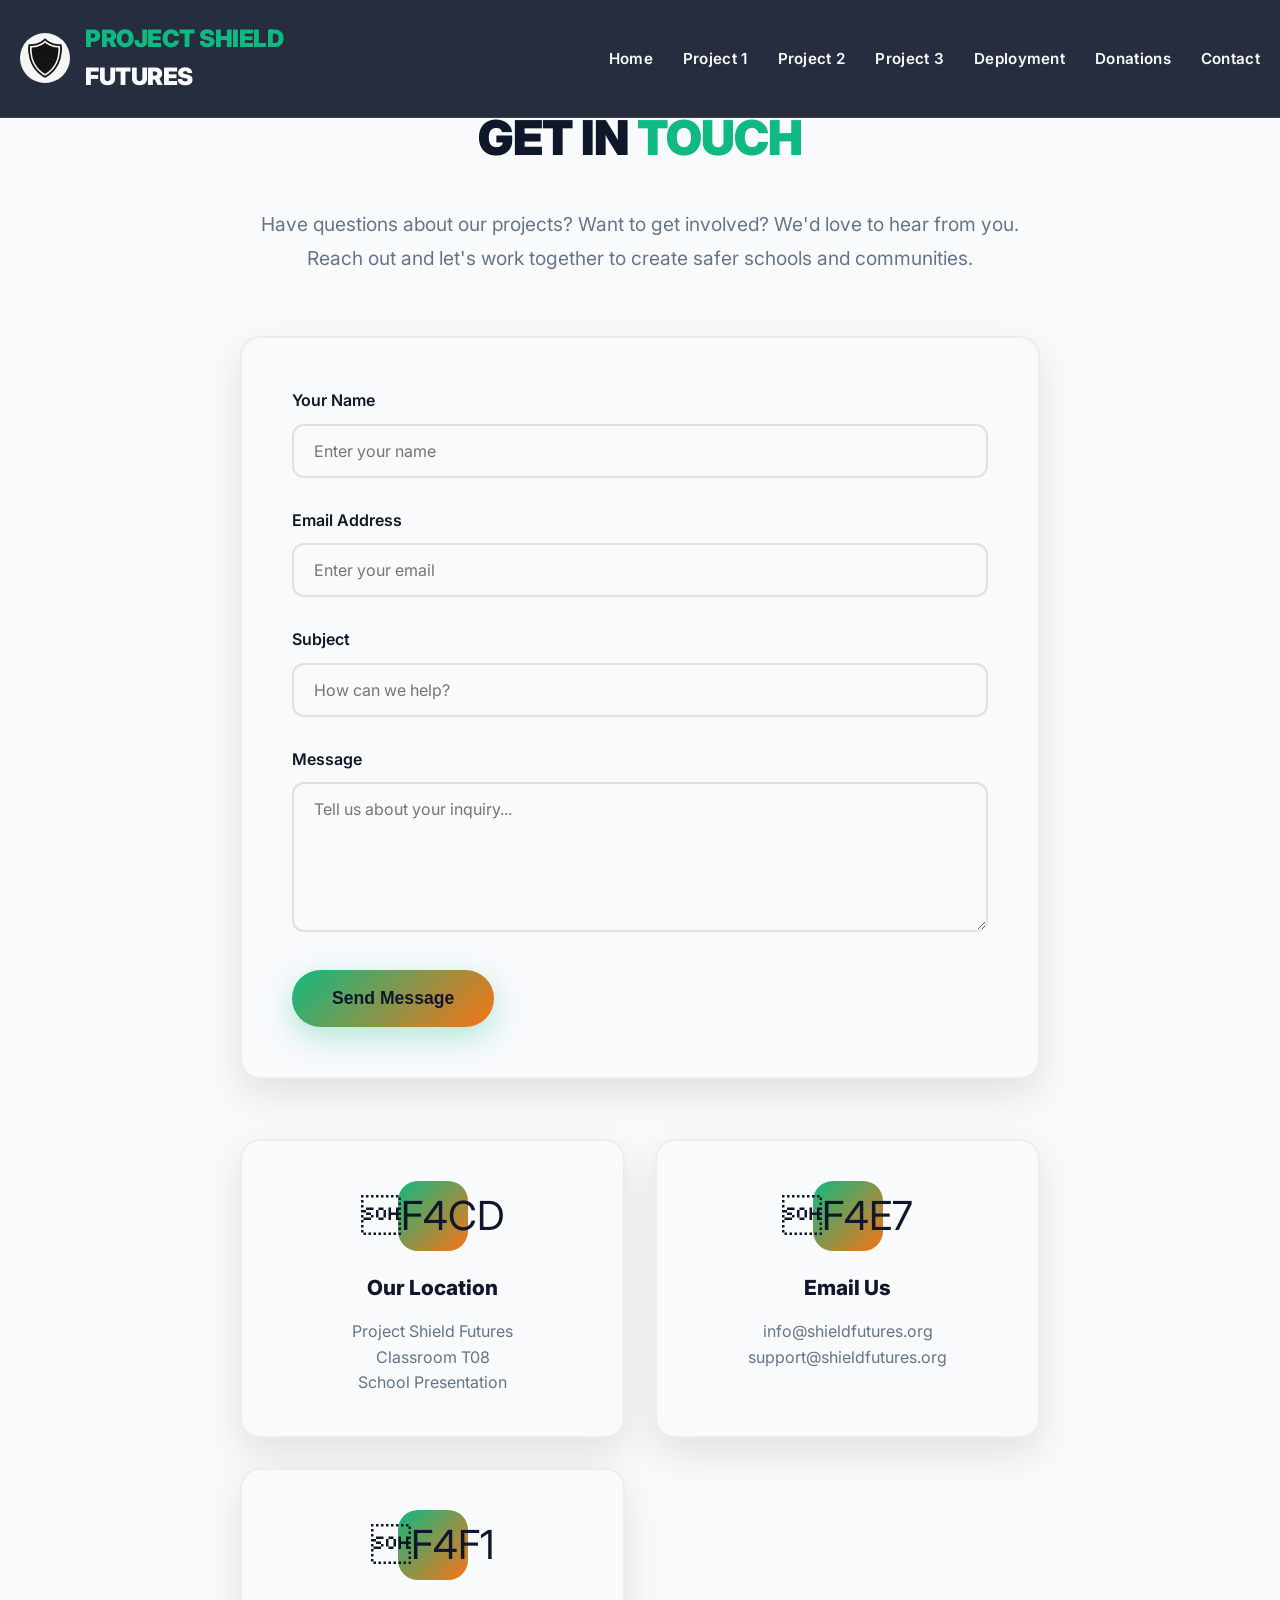
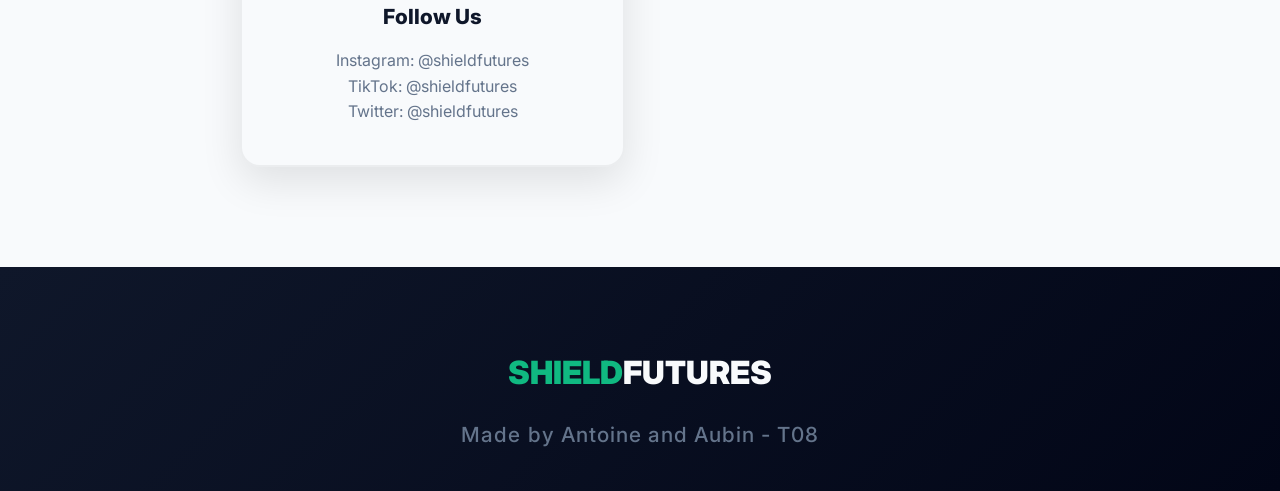
==== contact.html @ a99aa04d "Split sections into separate pages and add Donations & Contact pages - Each project section now has " ====
<!DOCTYPE html>
<html lang="en">
<head>
    <meta charset="UTF-8">
    <meta name="viewport" content="width=device-width, initial-scale=1.0">
    <title>Contact Us | Project Shield Futures</title>
    <link rel="icon" type="image/png" href="logo.png">
    <link rel="preconnect" href="https://fonts.googleapis.com">
    <link rel="preconnect" href="https://fonts.gstatic.com" crossorigin>
    <link href="https://fonts.googleapis.com/css2?family=Inter:wght@300;400;500;600;700;800;900&display=swap" rel="stylesheet">
    <link rel="stylesheet" href="css/styles.css">
</head>
<body>
    <!-- HEADER -->
    <header class="header">
        <div class="header-content">
            <a href="index.html" class="logo">
                <img src="logo.png" alt="Shield Futures Logo">
                <span class="logo-text"><span class="highlight">PROJECT SHIELD</span><br>FUTURES</span>
            </a>
            <nav>
                <ul class="nav-menu">
                    <li><a href="index.html">Home</a></li>
                    <li><a href="project1.html">Project 1</a></li>
                    <li><a href="project2.html">Project 2</a></li>
                    <li><a href="project3.html">Project 3</a></li>
                    <li><a href="deployment.html">Deployment</a></li>
                    <li><a href="donations.html">Donations</a></li>
                    <li><a href="contact.html">Contact</a></li>
                </ul>
                <div class="hamburger">
                    <span></span>
                    <span></span>
                    <span></span>
                </div>
            </nav>
        </div>
    </header>

    <!-- MOBILE MENU -->
    <div class="mobile-menu">
        <button class="mobile-menu-close">&times;</button>
        <a href="index.html">Home</a>
        <a href="project1.html">Project 1</a>
        <a href="project2.html">Project 2</a>
        <a href="project3.html">Project 3</a>
        <a href="deployment.html">Deployment</a>
        <a href="donations.html">Donations</a>
        <a href="contact.html">Contact</a>
    </div>

    <!-- CONTACT SECTION -->
    <section class="contact-section">
        <div class="container">
            <div class="contact-content">
                <h1 class="contact-title">GET IN <span class="highlight">TOUCH</span></h1>
                <p class="contact-intro">
                    Have questions about our projects? Want to get involved? 
                    We'd love to hear from you. Reach out and let's work together 
                    to create safer schools and communities.
                </p>

                <form class="contact-form animate-fade-in-up delay-1">
                    <div class="form-group">
                        <label for="name">Your Name</label>
                        <input type="text" id="name" name="name" placeholder="Enter your name" required>
                    </div>
                    <div class="form-group">
                        <label for="email">Email Address</label>
                        <input type="email" id="email" name="email" placeholder="Enter your email" required>
                    </div>
                    <div class="form-group">
                        <label for="subject">Subject</label>
                        <input type="text" id="subject" name="subject" placeholder="How can we help?" required>
                    </div>
                    <div class="form-group">
                        <label for="message">Message</label>
                        <textarea id="message" name="message" placeholder="Tell us about your inquiry..." required></textarea>
                    </div>
                    <button type="submit" class="submit-btn">Send Message</button>
                </form>

                <div class="contact-info">
                    <div class="info-card animate-fade-in-up delay-2">
                        <div class="info-card-icon">F4CD</div>
                        <h3>Our Location</h3>
                        <p>Project Shield Futures<br>Classroom T08<br>School Presentation</p>
                    </div>
                    <div class="info-card animate-fade-in-up delay-3">
                        <div class="info-card-icon">F4E7</div>
                        <h3>Email Us</h3>
                        <p>info@shieldfutures.org<br>support@shieldfutures.org</p>
                    </div>
                    <div class="info-card animate-fade-in-up delay-4">
                        <div class="info-card-icon">F4F1</div>
                        <h3>Follow Us</h3>
                        <p>Instagram: @shieldfutures<br>TikTok: @shieldfutures<br>Twitter: @shieldfutures</p>
                    </div>
                </div>
            </div>
        </div>
    </section>

    <!-- FOOTER -->
    <footer class="footer">
        <div class="container">
            <div class="footer-logo">SHIELD<span>FUTURES</span></div>
            <div class="footer-message">Made by Antoine and Aubin - T08</div>
        </div>
    </footer>

    <script src="js/script.js"></script>
</body>
</html>
---- css/styles.css ----
/* ===== CSS VARIABLES ===== */
:root {
    --bg-dark: #0F172A;
    --bg-light: #F8FAFC;
    --primary: #10B981;
    --accent: #F97316;
    --text-dark: #0F172A;
    --text-light: #F8FAFC;
    --text-muted: #64748B;
    --font-family: 'Inter', -apple-system, BlinkMacSystemFont, 'Segoe UI', Roboto, sans-serif;
}

/* ===== RESET & BASE ===== */
* {
    margin: 0;
    padding: 0;
    box-sizing: border-box;
}

html {
    scroll-behavior: smooth;
}

body {
    font-family: var(--font-family);
    background-color: var(--bg-dark);
    color: var(--text-light);
    line-height: 1.6;
    overflow-x: hidden;
}

.container {
    max-width: 1400px;
    margin: 0 auto;
    padding: 0 20px;
}

/* ===== HEADER ===== */
.header {
    position: fixed;
    top: 0;
    left: 0;
    right: 0;
    z-index: 1000;
    padding: 20px 0;
    background: rgba(15, 23, 42, 0.9);
    backdrop-filter: blur(10px);
    border-bottom: 1px solid rgba(255, 255, 255, 0.1);
}

.header-content {
    display: flex;
    justify-content: space-between;
    align-items: center;
    max-width: 1400px;
    margin: 0 auto;
    padding: 0 20px;
}

.logo {
    display: flex;
    align-items: center;
    gap: 15px;
    text-decoration: none;
    color: var(--text-light);
}

.logo img {
    width: 50px;
    height: 50px;
    border-radius: 50%;
    object-fit: cover;
}

.logo-text {
    font-size: 1.5rem;
    font-weight: 900;
    letter-spacing: -0.02em;
}

.logo-text .highlight {
    color: var(--primary);
}

.nav-menu {
    display: flex;
    gap: 30px;
    list-style: none;
}

.nav-menu a {
    text-decoration: none;
    color: var(--text-light);
    font-weight: 600;
    font-size: 0.95rem;
    letter-spacing: 0.02em;
    transition: color 0.3s ease;
    position: relative;
    padding: 5px 0;
}

.nav-menu a:hover {
    color: var(--primary);
}

.nav-menu a::after {
    content: '';
    position: absolute;
    bottom: 0;
    left: 0;
    width: 0;
    height: 2px;
    background: var(--primary);
    transition: width 0.3s ease;
}

.nav-menu a:hover::after {
    width: 100%;
}

.hamburger {
    display: none;
    flex-direction: column;
    gap: 5px;
    cursor: pointer;
    padding: 10px;
}

.hamburger span {
    width: 25px;
    height: 2px;
    background: var(--text-light);
    transition: all 0.3s ease;
}

/* ===== UTILITY CLASSES ===== */
.section {
    padding: 100px 0;
    min-height: 100vh;
    display: flex;
    align-items: center;
    position: relative;
}

.section-title {
    font-size: 3rem;
    font-weight: 900;
    text-align: center;
    margin-bottom: 60px;
    color: var(--text-light);
    letter-spacing: -0.02em;
}

.section-title .highlight {
    color: var(--primary);
}

.section-subtitle {
    font-size: 1.5rem;
    font-weight: 600;
    color: var(--text-muted);
    text-align: center;
    margin-bottom: 40px;
    letter-spacing: 0.05em;
}

.section-number {
    display: inline-block;
    padding: 8px 20px;
    background: linear-gradient(135deg, var(--primary), var(--accent));
    border-radius: 25px;
    font-size: 1.2rem;
    font-weight: 800;
    color: var(--bg-dark);
    margin-right: 15px;
}

/* ===== HERO SECTION ===== */
.hero {
    padding: 120px 0;
    position: relative;
    overflow: hidden;
}

.hero::before {
    content: '';
    position: absolute;
    top: 0;
    left: 0;
    right: 0;
    bottom: 0;
    background: 
        radial-gradient(ellipse at 20% 50%, rgba(16, 185, 129, 0.15) 0%, transparent 50%),
        radial-gradient(ellipse at 80% 50%, rgba(249, 115, 22, 0.15) 0%, transparent 50%);
    pointer-events: none;
}

.hero-content {
    text-align: center;
    position: relative;
    z-index: 1;
}

.hero h1 {
    font-size: 4.5rem;
    font-weight: 900;
    line-height: 1.1;
    margin-bottom: 30px;
    color: var(--text-light);
    letter-spacing: -0.02em;
}

.hero h1 .highlight {
    color: var(--primary);
}

.hero h2 {
    font-size: 1.8rem;
    font-weight: 600;
    color: var(--text-muted);
    margin-bottom: 20px;
    letter-spacing: 0.02em;
}

.hero-location {
    font-size: 1.3rem;
    color: var(--primary);
    font-weight: 500;
    margin-bottom: 50px;
}

.shield-icon {
    width: 120px;
    height: 120px;
    border-radius: 50%;
    display: flex;
    align-items: center;
    justify-content: center;
    margin: 0 auto 40px;
    box-shadow: 0 20px 60px rgba(16, 185, 129, 0.3);
    overflow: hidden;
}

.shield-icon img {
    width: 100%;
    height: 100%;
    object-fit: cover;
}

/* ===== PROJECT SECTIONS ===== */
.project-section {
    background-color: var(--bg-light);
    color: var(--text-dark);
}

.project-section .section-title {
    color: var(--text-dark);
}

.project-section .section-subtitle {
    color: var(--text-muted);
}

.bento-grid {
    display: grid;
    grid-template-columns: repeat(3, 1fr);
    gap: 30px;
    margin-top: 40px;
}

@media (max-width: 1024px) {
    .bento-grid {
        grid-template-columns: repeat(2, 1fr);
    }
}

@media (max-width: 768px) {
    .bento-grid {
        grid-template-columns: 1fr;
    }
}

.bento-card {
    background: var(--text-light);
    border-radius: 20px;
    padding: 40px;
    box-shadow: 0 15px 40px rgba(0, 0, 0, 0.1);
    transition: all 0.4s cubic-bezier(0.175, 0.885, 0.32, 1.275);
    border: 2px solid rgba(0, 0, 0, 0.05);
    position: relative;
    overflow: hidden;
    min-height: 320px;
}

.bento-card::before {
    content: '';
    position: absolute;
    top: 0;
    left: 0;
    right: 0;
    height: 5px;
    background: linear-gradient(90deg, var(--primary), var(--accent));
}

.bento-card:hover {
    transform: translateY(-15px) scale(1.02);
    box-shadow: 0 25px 60px rgba(0, 0, 0, 0.2);
    border-color: var(--primary);
}

.bento-card-icon {
    width: 70px;
    height: 70px;
    background: linear-gradient(135deg, rgba(16, 185, 129, 0.2), rgba(249, 115, 22, 0.2));
    border-radius: 16px;
    display: flex;
    align-items: center;
    justify-content: center;
    margin-bottom: 25px;
    font-size: 2.5rem;
    border: 2px solid var(--primary);
}

.bento-card h3 {
    font-size: 1.5rem;
    font-weight: 800;
    margin-bottom: 20px;
    color: var(--text-dark);
    letter-spacing: -0.01em;
}

.bento-card .keywords {
    display: flex;
    flex-wrap: wrap;
    gap: 10px;
}

.keyword-tag {
    padding: 8px 18px;
    background: rgba(16, 185, 129, 0.1);
    border: 1px solid var(--primary);
    border-radius: 20px;
    font-size: 0.9rem;
    font-weight: 600;
    color: var(--primary);
}

/* ===== DEPLOYMENT SECTION ===== */
#deployment {
    background: linear-gradient(135deg, var(--bg-dark) 0%, #1E293B 100%);
}

.deployment-grid {
    display: grid;
    grid-template-columns: repeat(3, 1fr);
    gap: 30px;
    margin-top: 50px;
}

@media (max-width: 1024px) {
    .deployment-grid {
        grid-template-columns: 1fr;
    }
}

.deployment-card {
    background: rgba(255, 255, 255, 0.05);
    border: 2px solid rgba(255, 255, 255, 0.1);
    border-radius: 20px;
    padding: 40px;
    transition: all 0.4s cubic-bezier(0.175, 0.885, 0.32, 1.275);
    text-align: center;
    backdrop-filter: blur(10px);
}

.deployment-card:hover {
    transform: translateY(-10px);
    background: rgba(16, 185, 129, 0.1);
    border-color: var(--primary);
    box-shadow: 0 20px 40px rgba(16, 185, 129, 0.2);
}

.deployment-card-icon {
    width: 80px;
    height: 80px;
    background: linear-gradient(135deg, var(--primary), var(--accent));
    border-radius: 20px;
    display: flex;
    align-items: center;
    justify-content: center;
    margin: 0 auto 25px;
    font-size: 2.5rem;
    box-shadow: 0 10px 30px rgba(16, 185, 129, 0.3);
}

.deployment-card h3 {
    font-size: 1.4rem;
    font-weight: 800;
    margin-bottom: 15px;
    color: var(--text-light);
}

.deployment-card p {
    color: var(--text-muted);
    font-weight: 500;
    font-size: 0.95rem;
}

/* ===== DONATIONS PAGE ===== */
.donations-section {
    background-color: var(--bg-light);
    color: var(--text-dark);
    padding: 100px 0;
}

.donations-content {
    max-width: 800px;
    margin: 0 auto;
    text-align: center;
}

.donations-title {
    font-size: 3rem;
    font-weight: 900;
    color: var(--text-dark);
    margin-bottom: 30px;
    letter-spacing: -0.02em;
}

.donations-title .highlight {
    color: var(--primary);
}

.donations-intro {
    font-size: 1.2rem;
    color: var(--text-muted);
    margin-bottom: 60px;
    line-height: 1.8;
}

.donations-grid {
    display: grid;
    grid-template-columns: repeat(auto-fit, minmax(300px, 1fr));
    gap: 30px;
    margin-bottom: 60px;
}

.donation-card {
    background: var(--text-light);
    border-radius: 20px;
    padding: 40px;
    box-shadow: 0 15px 40px rgba(0, 0, 0, 0.1);
    border: 2px solid rgba(0, 0, 0, 0.05);
    text-align: center;
    transition: all 0.4s ease;
}

.donation-card:hover {
    transform: translateY(-10px);
    box-shadow: 0 20px 40px rgba(16, 185, 129, 0.2);
    border-color: var(--primary);
}

.donation-card-icon {
    width: 80px;
    height: 80px;
    background: linear-gradient(135deg, var(--primary), var(--accent));
    border-radius: 20px;
    display: flex;
    align-items: center;
    justify-content: center;
    margin: 0 auto 25px;
    font-size: 3rem;
}

.donation-card h3 {
    font-size: 1.5rem;
    font-weight: 800;
    color: var(--text-dark);
    margin-bottom: 15px;
}

.donation-card p {
    color: var(--text-muted);
    margin-bottom: 25px;
    line-height: 1.6;
}

.donation-amount {
    font-size: 2.5rem;
    font-weight: 900;
    color: var(--primary);
    margin-bottom: 10px;
}

.donation-progress {
    background: rgba(16, 185, 129, 0.2);
    border-radius: 15px;
    height: 10px;
    margin: 20px 0;
    overflow: hidden;
}

.donation-progress-fill {
    height: 100%;
    background: linear-gradient(90deg, var(--primary), var(--accent));
    border-radius: 15px;
    width: 75%;
    transition: width 1s ease;
}

.donation-stats {
    display: flex;
    justify-content: space-around;
    margin-top: 40px;
    flex-wrap: wrap;
    gap: 20px;
}

.stat-item {
    text-align: center;
}

.stat-number {
    font-size: 2rem;
    font-weight: 900;
    color: var(--primary);
    display: block;
}

.stat-label {
    font-size: 0.9rem;
    color: var(--text-muted);
    margin-top: 5px;
}

.donate-btn {
    display: inline-block;
    padding: 18px 40px;
    background: linear-gradient(135deg, var(--primary), var(--accent));
    color: var(--bg-dark);
    text-decoration: none;
    font-weight: 800;
    font-size: 1.1rem;
    border-radius: 30px;
    transition: all 0.3s ease;
    box-shadow: 0 10px 30px rgba(16, 185, 129, 0.3);
}

.donate-btn:hover {
    transform: translateY(-3px);
    box-shadow: 0 15px 40px rgba(16, 185, 129, 0.5);
}

/* ===== CONTACT PAGE ===== */
.contact-section {
    background-color: var(--bg-light);
    color: var(--text-dark);
    padding: 100px 0;
}

.contact-content {
    max-width: 800px;
    margin: 0 auto;
}

.contact-title {
    font-size: 3rem;
    font-weight: 900;
    color: var(--text-dark);
    text-align: center;
    margin-bottom: 30px;
    letter-spacing: -0.02em;
}

.contact-title .highlight {
    color: var(--primary);
}

.contact-intro {
    font-size: 1.2rem;
    color: var(--text-muted);
    text-align: center;
    margin-bottom: 60px;
    line-height: 1.8;
}

.contact-form {
    background: var(--text-light);
    border-radius: 20px;
    padding: 50px;
    box-shadow: 0 15px 40px rgba(0, 0, 0, 0.1);
    border: 2px solid rgba(0, 0, 0, 0.05);
}

.form-group {
    margin-bottom: 30px;
}

.form-group label {
    display: block;
    font-weight: 600;
    color: var(--text-dark);
    margin-bottom: 10px;
    font-size: 1rem;
}

.form-group input,
.form-group textarea {
    width: 100%;
    padding: 15px 20px;
    border: 2px solid rgba(0, 0, 0, 0.1);
    border-radius: 12px;
    font-family: var(--font-family);
    font-size: 1rem;
    transition: all 0.3s ease;
    background: var(--text-light);
    color: var(--text-dark);
}

.form-group input:focus,
.form-group textarea:focus {
    outline: none;
    border-color: var(--primary);
    box-shadow: 0 0 0 3px rgba(16, 185, 129, 0.1);
}

.form-group textarea {
    min-height: 150px;
    resize: vertical;
}

.submit-btn {
    display: inline-block;
    padding: 18px 40px;
    background: linear-gradient(135deg, var(--primary), var(--accent));
    color: var(--bg-dark);
    text-decoration: none;
    font-weight: 800;
    font-size: 1.1rem;
    border-radius: 30px;
    transition: all 0.3s ease;
    box-shadow: 0 10px 30px rgba(16, 185, 129, 0.3);
    border: none;
    cursor: pointer;
}

.submit-btn:hover {
    transform: translateY(-3px);
    box-shadow: 0 15px 40px rgba(16, 185, 129, 0.5);
}

.contact-info {
    display: grid;
    grid-template-columns: repeat(auto-fit, minmax(250px, 1fr));
    gap: 30px;
    margin-top: 60px;
}

.info-card {
    background: var(--text-light);
    border-radius: 20px;
    padding: 40px;
    box-shadow: 0 15px 40px rgba(0, 0, 0, 0.1);
    border: 2px solid rgba(0, 0, 0, 0.05);
    text-align: center;
    transition: all 0.4s ease;
}

.info-card:hover {
    transform: translateY(-10px);
    box-shadow: 0 20px 40px rgba(16, 185, 129, 0.2);
    border-color: var(--primary);
}

.info-card-icon {
    width: 70px;
    height: 70px;
    background: linear-gradient(135deg, var(--primary), var(--accent));
    border-radius: 20px;
    display: flex;
    align-items: center;
    justify-content: center;
    margin: 0 auto 20px;
    font-size: 2.5rem;
}

.info-card h3 {
    font-size: 1.3rem;
    font-weight: 800;
    color: var(--text-dark);
    margin-bottom: 15px;
}

.info-card p {
    color: var(--text-muted);
    line-height: 1.6;
}

/* ===== FOOTER ===== */
.footer {
    background: linear-gradient(135deg, var(--bg-dark) 0%, #020617 100%);
    padding: 80px 0 40px;
    text-align: center;
}

.footer-logo {
    font-size: 2rem;
    font-weight: 900;
    color: var(--primary);
    margin-bottom: 20px;
}

.footer-logo span {
    color: var(--text-light);
}

.footer-message {
    font-size: 1.3rem;
    color: var(--text-muted);
    font-weight: 500;
    letter-spacing: 0.05em;
}

/* ===== RESPONSIVE DESIGN ===== */
@media (max-width: 1200px) {
    .hero h1 {
        font-size: 3.5rem;
    }
    
    .section-title {
        font-size: 2.5rem;
    }
    
    .donations-title,
    .contact-title {
        font-size: 2.5rem;
    }
}

@media (max-width: 992px) {
    .hero h1 {
        font-size: 3rem;
    }
    
    .hero h2 {
        font-size: 1.5rem;
    }
    
    .bento-grid {
        grid-template-columns: repeat(2, 1fr);
    }
    
    .section {
        padding: 80px 0;
    }
    
    .nav-menu {
        display: none;
    }
    
    .hamburger {
        display: flex;
    }
}

@media (max-width: 768px) {
    .hero h1 {
        font-size: 2.5rem;
    }
    
    .hero h2 {
        font-size: 1.3rem;
    }
    
    .section-title {
        font-size: 2rem;
    }
    
    .section {
        padding: 60px 0;
    }
    
    .deployment-grid {
        grid-template-columns: 1fr;
    }
    
    .bento-grid {
        grid-template-columns: 1fr;
    }
    
    .donations-grid {
        grid-template-columns: 1fr;
    }
    
    .contact-info {
        grid-template-columns: 1fr;
    }
    
    .logo-text {
        font-size: 1.2rem;
    }
    
    .nav-menu {
        display: none;
    }
}

@media (max-width: 576px) {
    .hero h1 {
        font-size: 2rem;
    }
    
    .section-title {
        font-size: 1.8rem;
    }
    
    .bento-grid {
        grid-template-columns: 1fr;
    }
    
    .shield-icon {
        width: 100px;
        height: 100px;
    }
    
    .donations-title,
    .contact-title {
        font-size: 2rem;
    }
    
    .donation-card {
        padding: 30px 20px;
    }
    
    .contact-form {
        padding: 30px 20px;
    }
}

/* ===== ANIMATIONS ===== */
@keyframes fadeInUp {
    from {
        opacity: 0;
        transform: translateY(50px);
    }
    to {
        opacity: 1;
        transform: translateY(0);
    }
}

.animate-fade-in-up {
    opacity: 0;
    animation: fadeInUp 0.8s ease-out forwards;
}

.delay-1 { animation-delay: 0.1s; }
.delay-2 { animation-delay: 0.2s; }
.delay-3 { animation-delay: 0.3s; }
.delay-4 { animation-delay: 0.4s; }
.delay-5 { animation-delay: 0.5s; }
.delay-6 { animation-delay: 0.6s; }

/* ===== MOBILE MENU ===== */
.mobile-menu {
    position: fixed;
    top: 0;
    left: 0;
    right: 0;
    bottom: 0;
    background: rgba(15, 23, 42, 0.98);
    backdrop-filter: blur(10px);
    z-index: 2000;
    display: flex;
    flex-direction: column;
    align-items: center;
    justify-content: center;
    gap: 30px;
    transform: translateY(-100%);
    transition: transform 0.3s ease;
}

.mobile-menu.active {
    transform: translateY(0);
}

.mobile-menu a {
    text-decoration: none;
    color: var(--text-light);
    font-weight: 600;
    font-size: 1.5rem;
    letter-spacing: 0.02em;
    transition: color 0.3s ease;
    padding: 15px 30px;
    border: 2px solid transparent;
    border-radius: 15px;
}

.mobile-menu a:hover {
    color: var(--primary);
    border-color: var(--primary);
}

.mobile-menu-close {
    position: absolute;
    top: 30px;
    right: 30px;
    width: 50px;
    height: 50px;
    background: linear-gradient(135deg, var(--primary), var(--accent));
    border: none;
    border-radius: 50%;
    color: var(--bg-dark);
    font-size: 2rem;
    cursor: pointer;
    transition: all 0.3s ease;
}

.mobile-menu-close:hover {
    transform: scale(1.1);
}
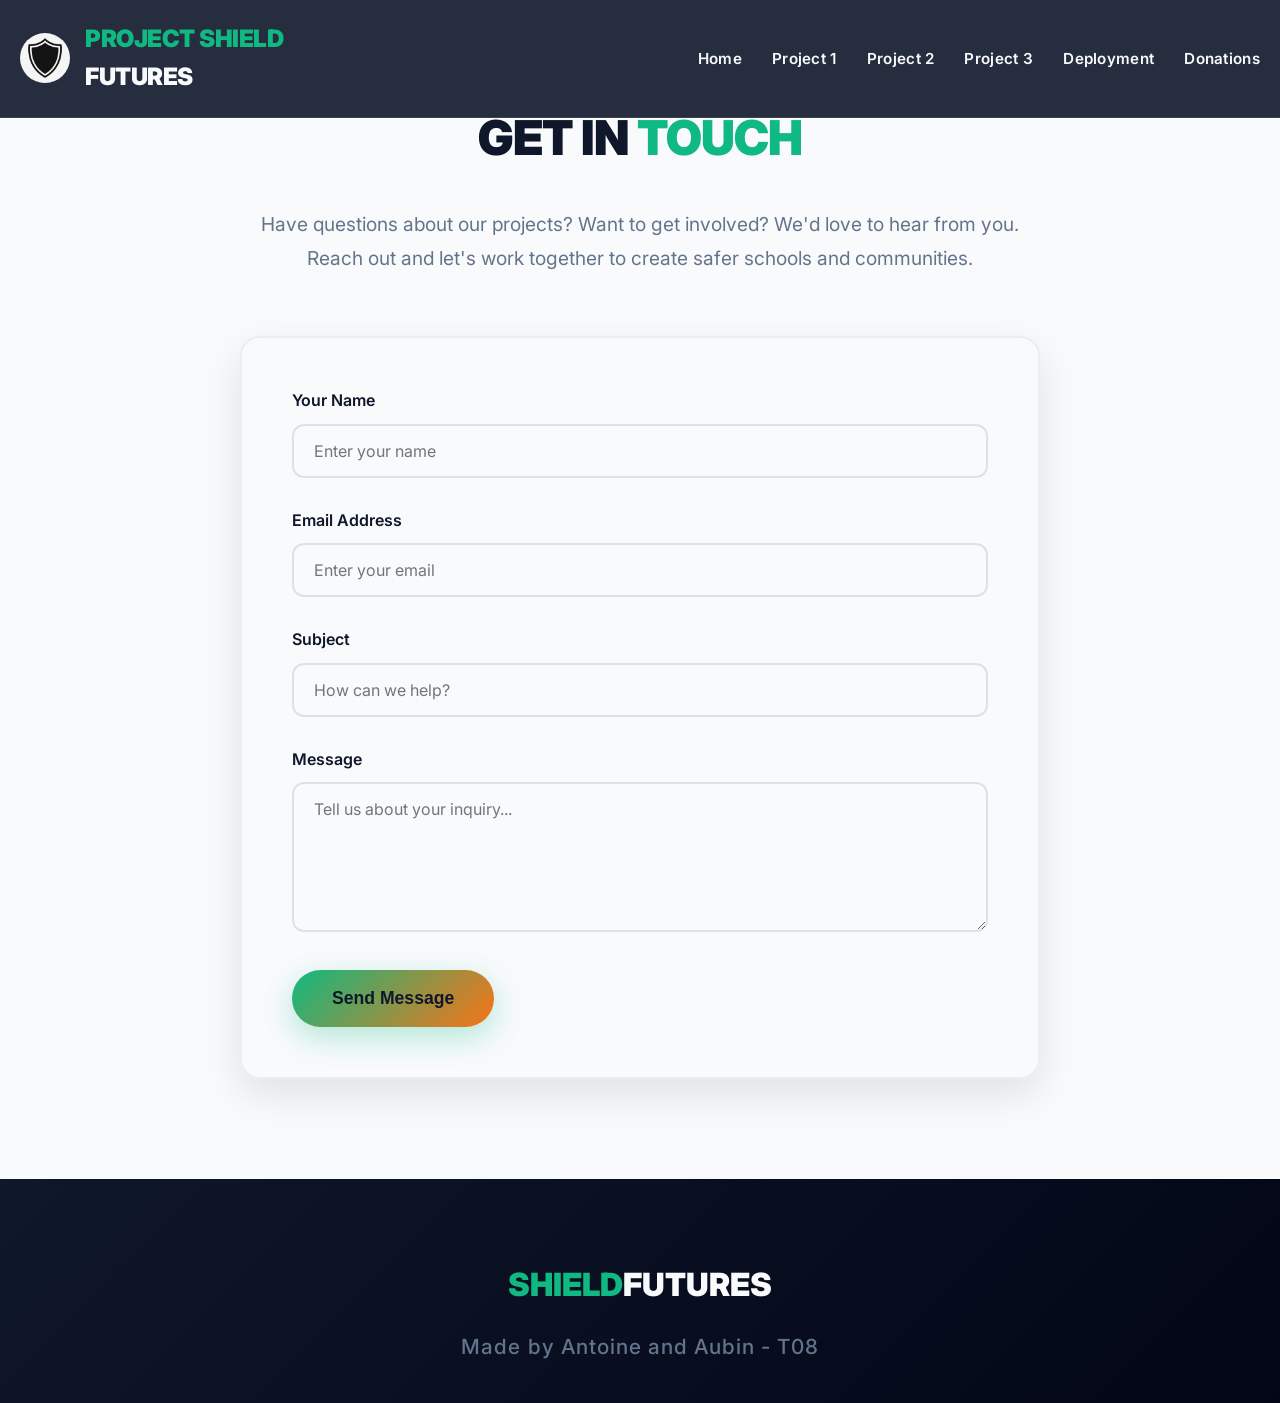
==== commit 49a597bd: "Fix emojis, add donation slider, remove contact info cards, remove Contact from menu - Fixed all emo" ====
--- a/contact.html
+++ b/contact.html
@@ -26,7 +26,6 @@
                     <li><a href="project3.html">Project 3</a></li>
                     <li><a href="deployment.html">Deployment</a></li>
                     <li><a href="donations.html">Donations</a></li>
-                    <li><a href="contact.html">Contact</a></li>
                 </ul>
                 <div class="hamburger">
                     <span></span>
@@ -46,7 +45,6 @@
         <a href="project3.html">Project 3</a>
         <a href="deployment.html">Deployment</a>
         <a href="donations.html">Donations</a>
-        <a href="contact.html">Contact</a>
     </div>
 
     <!-- CONTACT SECTION -->
@@ -79,24 +77,6 @@
                     </div>
                     <button type="submit" class="submit-btn">Send Message</button>
                 </form>
-
-                <div class="contact-info">
-                    <div class="info-card animate-fade-in-up delay-2">
-                        <div class="info-card-icon">F4CD</div>
-                        <h3>Our Location</h3>
-                        <p>Project Shield Futures<br>Classroom T08<br>School Presentation</p>
-                    </div>
-                    <div class="info-card animate-fade-in-up delay-3">
-                        <div class="info-card-icon">F4E7</div>
-                        <h3>Email Us</h3>
-                        <p>info@shieldfutures.org<br>support@shieldfutures.org</p>
-                    </div>
-                    <div class="info-card animate-fade-in-up delay-4">
-                        <div class="info-card-icon">F4F1</div>
-                        <h3>Follow Us</h3>
-                        <p>Instagram: @shieldfutures<br>TikTok: @shieldfutures<br>Twitter: @shieldfutures</p>
-                    </div>
-                </div>
             </div>
         </div>
     </section>
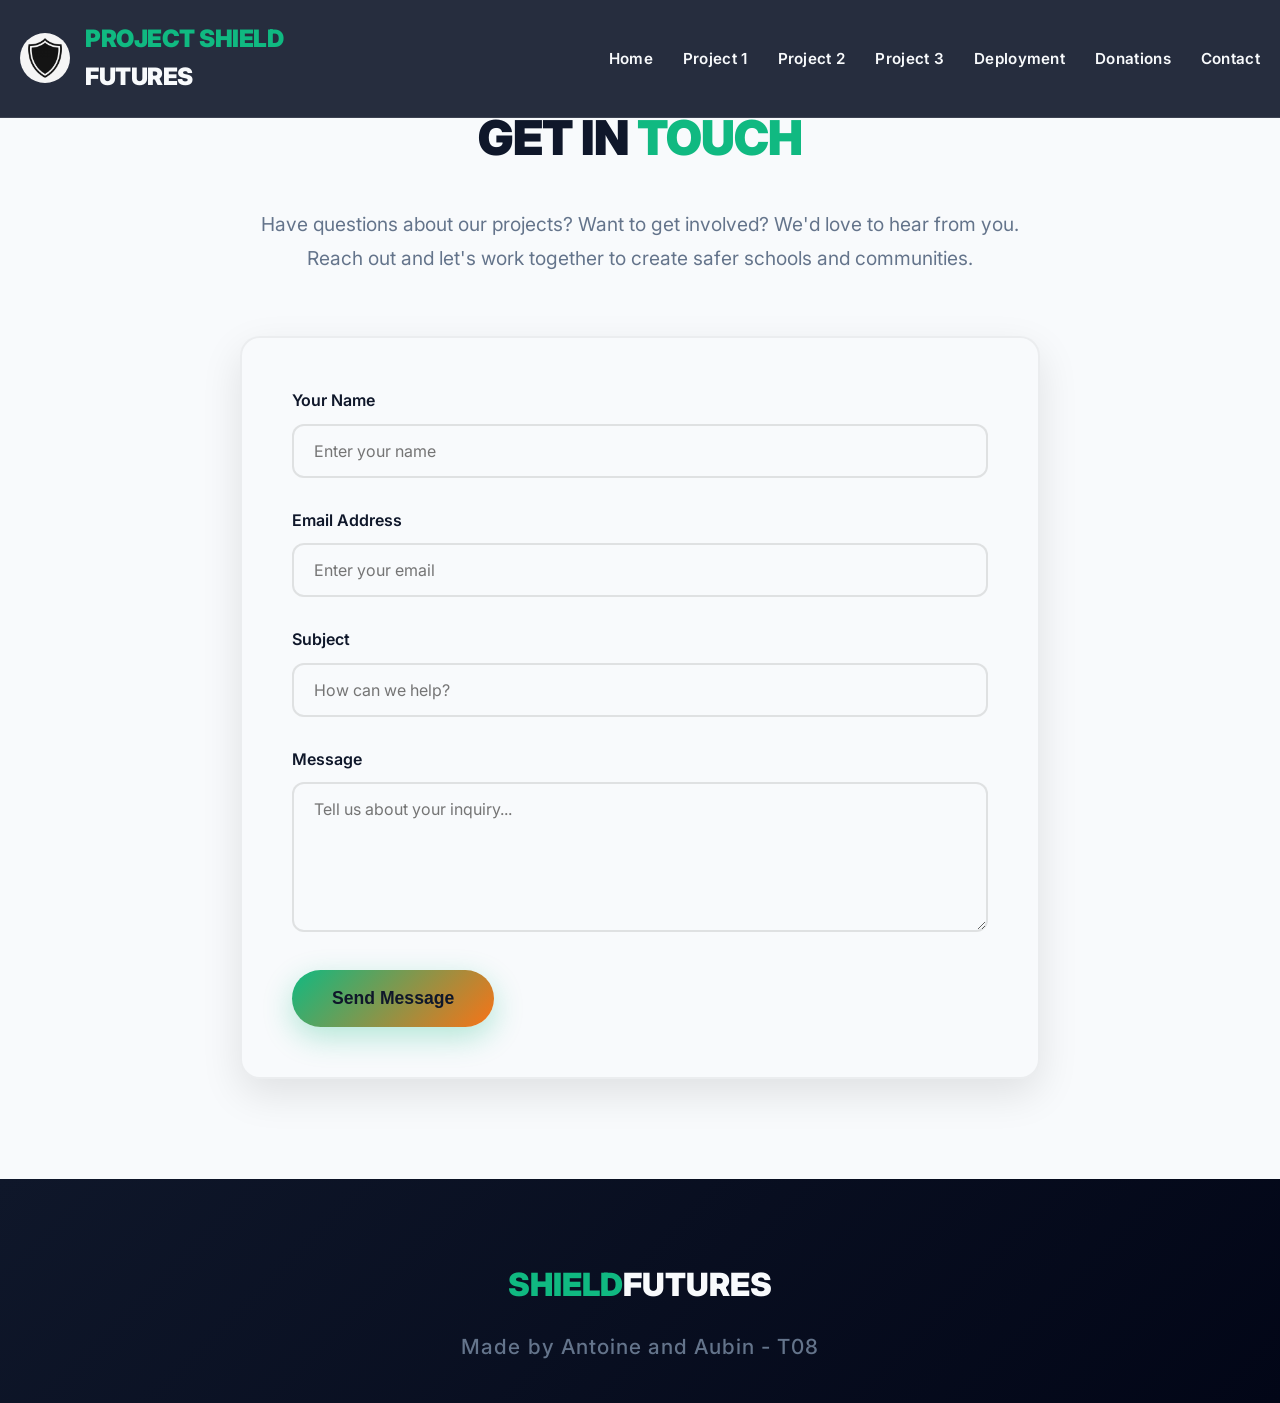
==== commit 76cd229e: "Fix project3 emojis to single icon, add Contact to all page menus - Changed project3.html to use sin" ====
--- a/contact.html
+++ b/contact.html
@@ -26,6 +26,7 @@
                     <li><a href="project3.html">Project 3</a></li>
                     <li><a href="deployment.html">Deployment</a></li>
                     <li><a href="donations.html">Donations</a></li>
+                    <li><a href="contact.html">Contact</a></li>
                 </ul>
                 <div class="hamburger">
                     <span></span>
@@ -45,6 +46,7 @@
         <a href="project3.html">Project 3</a>
         <a href="deployment.html">Deployment</a>
         <a href="donations.html">Donations</a>
+        <a href="contact.html">Contact</a>
     </div>
 
     <!-- CONTACT SECTION -->
